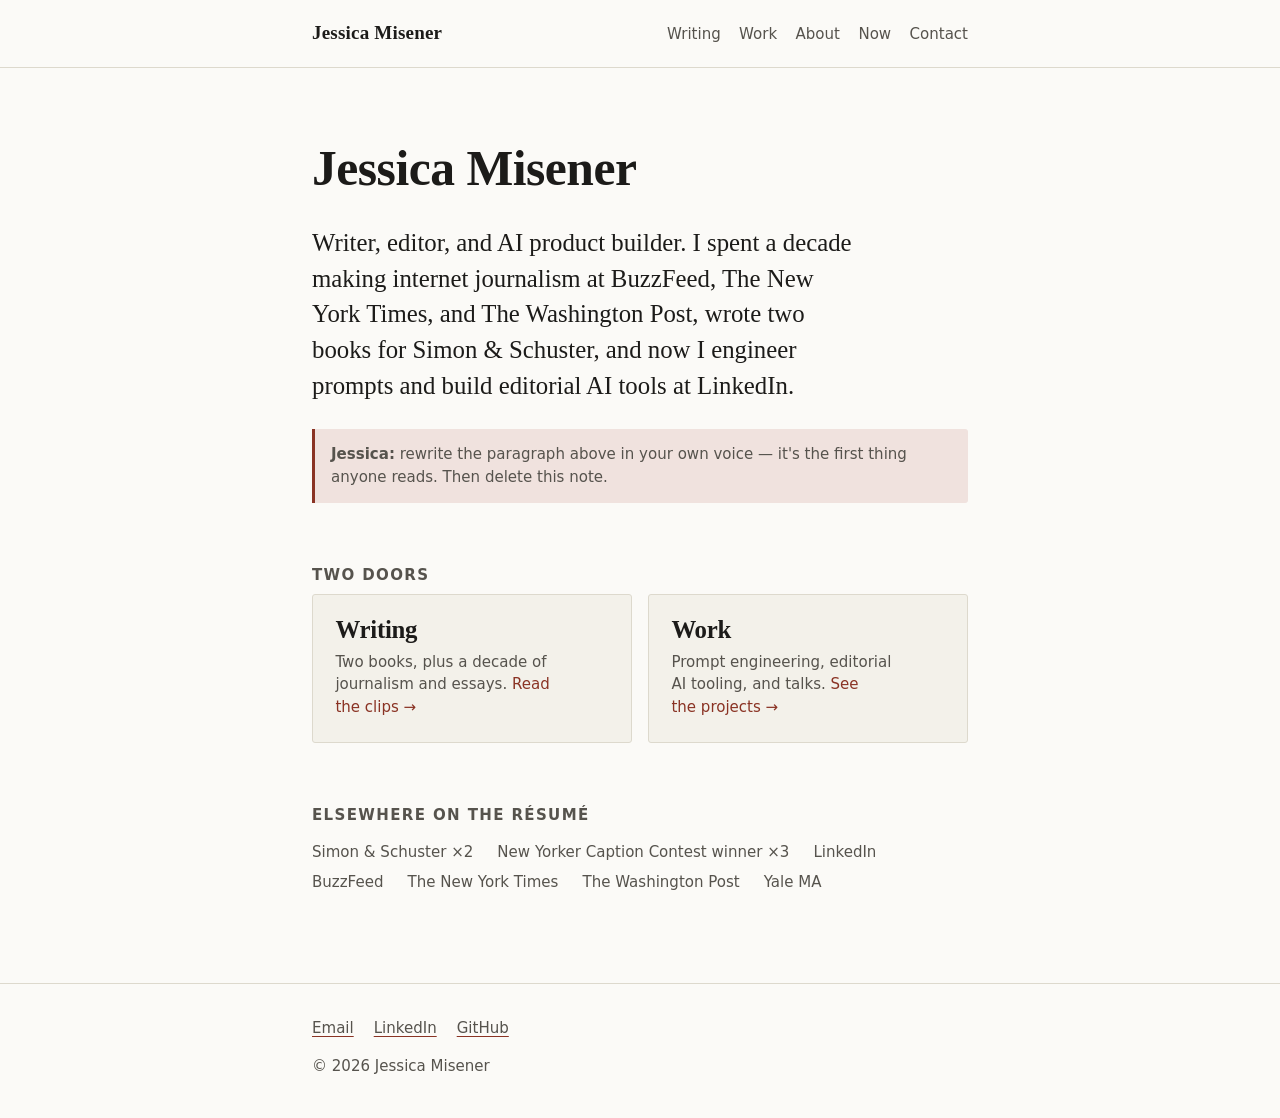
==== index.html @ fae8f358 "Rebuild jessicamisener.com as a static HTML/CSS site Replaces the Squarespace site with plain HTML a" ====
<!doctype html>
<html lang="en">
  <head>
    <meta charset="utf-8" />
    <meta name="viewport" content="width=device-width, initial-scale=1" />
    <title>Jessica Misener — Writer, editor, AI product builder</title>
    <meta
      name="description"
      content="Jessica Misener is a writer, editor, and AI product builder in Ann Arbor, Michigan — author of two books and senior editorial prompt engineer at LinkedIn."
    />
    <link rel="canonical" href="https://jessicamisener.com/" />
    <link rel="stylesheet" href="/assets/styles.css" />
    <link rel="icon" href="/assets/favicon.svg" type="image/svg+xml" />

    <meta property="og:type" content="website" />
    <meta property="og:site_name" content="Jessica Misener" />
    <meta
      property="og:title"
      content="Jessica Misener — Writer, editor, AI product builder"
    />
    <meta
      property="og:description"
      content="Jessica Misener is a writer, editor, and AI product builder in Ann Arbor, Michigan — author of two books and senior editorial prompt engineer at LinkedIn."
    />
    <meta property="og:url" content="https://jessicamisener.com/" />
    <meta name="twitter:card" content="summary" />
  </head>
  <body>
    <a class="skip-link" href="#main">Skip to content</a>

    <header class="site-header">
      <div class="wrap">
        <a class="site-name" href="/">Jessica Misener</a>
        <nav class="site-nav" aria-label="Primary">
          <ul>
            <li><a href="/writing/">Writing</a></li>
            <li><a href="/work/">Work</a></li>
            <li><a href="/about/">About</a></li>
            <li><a href="/now/">Now</a></li>
            <li><a href="/contact/">Contact</a></li>
          </ul>
        </nav>
      </div>
    </header>

    <main id="main">
      <section class="wrap flow">
        <h1>Jessica Misener</h1>
        <p class="lede">
          Writer, editor, and AI product builder. I spent a decade making
          internet journalism at BuzzFeed, The New York Times, and The
          Washington Post, wrote two books for Simon &amp; Schuster, and now I
          engineer prompts and build editorial AI tools at LinkedIn.
        </p>
        <p class="todo">
          <strong>Jessica:</strong> rewrite the paragraph above in your own
          voice — it's the first thing anyone reads. Then delete this note.
        </p>
      </section>

      <section class="wrap">
        <h2 class="kicker">Two doors</h2>
        <div class="doors">
          <a class="door" href="/writing/">
            <h2>Writing</h2>
            <p>
              Two books, plus a decade of journalism and essays.
              <span class="door-cue">Read the clips&nbsp;&rarr;</span>
            </p>
          </a>
          <a class="door" href="/work/">
            <h2>Work</h2>
            <p>
              Prompt engineering, editorial AI tooling, and talks.
              <span class="door-cue">See the projects&nbsp;&rarr;</span>
            </p>
          </a>
        </div>
      </section>

      <section class="wrap">
        <h2 class="kicker">Elsewhere on the résumé</h2>
        <p class="proof">
          <span>Simon &amp; Schuster &times;2</span>
          <span>New Yorker Caption Contest winner &times;3</span>
          <span>LinkedIn</span>
          <span>BuzzFeed</span>
          <span>The New York Times</span>
          <span>The Washington Post</span>
          <span>Yale MA</span>
        </p>
      </section>
    </main>

    <footer class="site-footer">
      <div class="wrap">
        <ul>
          <li><a href="mailto:hello@jessicamisener.com">Email</a></li>
          <li>
            <a
              href="https://www.linkedin.com/in/jessicamisener/"
              rel="me noopener"
              >LinkedIn</a
            >
          </li>
          <li>
            <a href="https://github.com/jmisener123" rel="me noopener">GitHub</a>
          </li>
        </ul>
        <p>&copy; 2026 Jessica Misener</p>
      </div>
    </footer>
  </body>
</html>
---- assets/styles.css ----
/* ---------------------------------------------------------------
   jessicamisener.com
   Design tokens. Change colors/type here, not in the pages.
   --------------------------------------------------------------- */

:root {
  /* Type. System fonts only — nothing to download, nothing to break.
     To self-host a display face later, drop the files in /assets/fonts/,
     add an @font-face block below, and change --font-display. */
  --font-display: "Iowan Old Style", "Palatino Linotype", Palatino, Georgia,
    "Times New Roman", serif;
  --font-body: "Iowan Old Style", "Palatino Linotype", Palatino, Georgia,
    "Times New Roman", serif;
  --font-ui: ui-sans-serif, system-ui, -apple-system, "Segoe UI", Roboto,
    "Helvetica Neue", Arial, sans-serif;

  --step--1: clamp(0.86rem, 0.83rem + 0.15vw, 0.94rem);
  --step-0: clamp(1.05rem, 1rem + 0.25vw, 1.19rem);
  --step-1: clamp(1.28rem, 1.18rem + 0.5vw, 1.55rem);
  --step-2: clamp(1.6rem, 1.4rem + 1vw, 2.15rem);
  --step-3: clamp(2rem, 1.6rem + 2vw, 3.1rem);

  /* Color */
  --bg: #fbfaf7;
  --surface: #f3f1ea;
  --text: #1c1b19;
  --text-soft: #56534d;
  --rule: #ddd9cd;
  --accent: #8a3324; /* burnt sienna */
  --accent-soft: #f0e2de;

  /* Space */
  --measure: 34rem;
  --page-max: 46rem;
  --gutter: clamp(1.25rem, 5vw, 2.5rem);
  --flow: 1.1em;
}

@media (prefers-color-scheme: dark) {
  :root {
    --bg: #161513;
    --surface: #201f1c;
    --text: #ece9e2;
    --text-soft: #a8a49b;
    --rule: #35332e;
    --accent: #e8917c;
    --accent-soft: #2e2320;
  }
}

/* ---------------------------------------------------------------
   Reset-ish
   --------------------------------------------------------------- */

*,
*::before,
*::after {
  box-sizing: border-box;
}

html {
  -webkit-text-size-adjust: 100%;
}

body {
  margin: 0;
  background: var(--bg);
  color: var(--text);
  font-family: var(--font-body);
  font-size: var(--step-0);
  line-height: 1.6;
  text-rendering: optimizeLegibility;
  -webkit-font-smoothing: antialiased;
}

img {
  max-width: 100%;
  height: auto;
  display: block;
}

/* Vertical rhythm: space between siblings, no orphan margins. */
.flow > * + * {
  margin-top: var(--flow);
}

/* ---------------------------------------------------------------
   Links & focus
   --------------------------------------------------------------- */

a {
  color: inherit;
  text-decoration-color: var(--accent);
  text-underline-offset: 0.18em;
  text-decoration-thickness: 0.06em;
  transition: color 0.12s ease, background-color 0.12s ease;
}

a:hover {
  color: var(--accent);
}

:focus-visible {
  outline: 2px solid var(--accent);
  outline-offset: 3px;
  border-radius: 2px;
}

.skip-link {
  position: absolute;
  left: -9999px;
  top: 0;
  background: var(--accent);
  color: #fff;
  padding: 0.6rem 1rem;
  font-family: var(--font-ui);
  font-size: var(--step--1);
  z-index: 10;
}

.skip-link:focus {
  left: 0;
  color: #fff;
}

/* ---------------------------------------------------------------
   Layout
   --------------------------------------------------------------- */

.wrap {
  width: 100%;
  max-width: var(--page-max);
  margin-inline: auto;
  padding-inline: var(--gutter);
}

main {
  padding-block: clamp(2.5rem, 7vw, 4.5rem);
}

main > * + * {
  margin-top: clamp(2.5rem, 6vw, 4rem);
}

/* ---------------------------------------------------------------
   Header / nav
   --------------------------------------------------------------- */

.site-header {
  border-bottom: 1px solid var(--rule);
  padding-block: 1.15rem;
}

.site-header .wrap {
  display: flex;
  flex-wrap: wrap;
  align-items: baseline;
  justify-content: space-between;
  gap: 0.4rem 1.5rem;
}

.site-name {
  font-family: var(--font-display);
  font-size: var(--step-0);
  font-weight: 600;
  letter-spacing: 0.01em;
  text-decoration: none;
}

.site-nav ul {
  display: flex;
  flex-wrap: wrap;
  gap: 0.35rem 1.15rem;
  margin: 0;
  padding: 0;
  list-style: none;
  font-family: var(--font-ui);
  font-size: var(--step--1);
}

.site-nav a {
  text-decoration: none;
  color: var(--text-soft);
  padding-block: 0.15rem;
}

.site-nav a:hover {
  color: var(--accent);
}

.site-nav a[aria-current="page"] {
  color: var(--text);
  box-shadow: inset 0 -2px 0 0 var(--accent);
}

/* ---------------------------------------------------------------
   Headings & prose
   --------------------------------------------------------------- */

h1,
h2,
h3 {
  font-family: var(--font-display);
  line-height: 1.15;
  font-weight: 600;
  letter-spacing: -0.01em;
  margin: 0;
  text-wrap: balance;
}

h1 {
  font-size: var(--step-3);
}

h2 {
  font-size: var(--step-2);
}

h3 {
  font-size: var(--step-1);
}

p,
li {
  max-width: var(--measure);
  text-wrap: pretty;
}

.lede {
  font-size: var(--step-1);
  line-height: 1.45;
  color: var(--text);
}

.muted {
  color: var(--text-soft);
}

.kicker {
  font-family: var(--font-ui);
  font-size: var(--step--1);
  letter-spacing: 0.09em;
  text-transform: uppercase;
  color: var(--text-soft);
  margin: 0 0 0.6rem;
}

.section-rule {
  border: 0;
  border-top: 1px solid var(--rule);
  margin-block: 0;
}

/* ---------------------------------------------------------------
   Home: the two doors
   --------------------------------------------------------------- */

.doors {
  display: grid;
  gap: 1rem;
  grid-template-columns: 1fr;
}

@media (min-width: 40rem) {
  .doors {
    grid-template-columns: 1fr 1fr;
  }
}

.door {
  display: block;
  padding: 1.35rem 1.4rem 1.5rem;
  background: var(--surface);
  border: 1px solid var(--rule);
  border-radius: 3px;
  text-decoration: none;
}

.door:hover {
  border-color: var(--accent);
  background: var(--accent-soft);
}

.door h2 {
  font-size: var(--step-1);
  margin-bottom: 0.35rem;
}

.door p {
  margin: 0;
  color: var(--text-soft);
  font-size: var(--step--1);
  font-family: var(--font-ui);
  line-height: 1.5;
  max-width: none;
}

.door .door-cue {
  color: var(--accent);
}

/* Proof points. Flex gaps rather than interpunct separators, so a wrapped
   line never begins with an orphaned "·". */
.proof {
  display: flex;
  flex-wrap: wrap;
  gap: 0.3rem 1.5rem;
  font-family: var(--font-ui);
  font-size: var(--step--1);
  color: var(--text-soft);
  line-height: 1.7;
  max-width: none;
}

.proof span {
  white-space: nowrap;
}

/* ---------------------------------------------------------------
   Lists of things: clips, books, projects
   --------------------------------------------------------------- */

.entry-list {
  list-style: none;
  margin: 0;
  padding: 0;
}

.entry-list > li {
  max-width: none;
  padding-block: 1.35rem;
  border-top: 1px solid var(--rule);
}

.entry-list > li:first-child {
  border-top: 0;
  padding-top: 0.4rem;
}

.entry-title {
  font-family: var(--font-display);
  font-size: var(--step-1);
  line-height: 1.25;
  margin: 0 0 0.3rem;
  font-weight: 600;
}

.entry-meta {
  font-family: var(--font-ui);
  font-size: var(--step--1);
  color: var(--text-soft);
  margin: 0 0 0.45rem;
}

.entry-meta .outlet {
  color: var(--text);
}

.entry-list p {
  margin: 0;
}

.entry-list .blurb {
  color: var(--text-soft);
  font-size: var(--step--1);
  line-height: 1.6;
  font-family: var(--font-ui);
}

/* Books */
.book {
  display: grid;
  gap: 1.1rem 1.8rem;
  grid-template-columns: 1fr;
  align-items: start;
  padding-block: 2rem;
  border-top: 1px solid var(--rule);
}

.book:first-of-type {
  border-top: 0;
  padding-top: 0.4rem;
}

@media (min-width: 34rem) {
  .book {
    grid-template-columns: 11rem 1fr;
  }
}

.book-cover {
  width: 100%;
  max-width: 11rem;
  border: 1px solid var(--rule);
  border-radius: 2px;
  background: var(--surface);
}

.book-cover.placeholder {
  aspect-ratio: 2 / 3;
  display: grid;
  place-items: center;
  font-family: var(--font-ui);
  font-size: var(--step--1);
  color: var(--text-soft);
  text-align: center;
  padding: 1rem;
}

/* Projects */
.cards {
  display: grid;
  gap: 1rem;
  grid-template-columns: 1fr;
  list-style: none;
  margin: 0;
  padding: 0;
}

@media (min-width: 44rem) {
  .cards {
    grid-template-columns: repeat(2, 1fr);
  }
}

.card {
  display: flex;
  flex-direction: column;
  gap: 0.5rem;
  padding: 1.35rem 1.4rem;
  background: var(--surface);
  border: 1px solid var(--rule);
  border-radius: 3px;
  max-width: none;
}

.card h3 {
  margin: 0;
}

.card p {
  margin: 0;
  max-width: none;
  font-size: var(--step--1);
  font-family: var(--font-ui);
  line-height: 1.55;
  color: var(--text-soft);
}

.card .role {
  font-family: var(--font-ui);
  font-size: var(--step--1);
  color: var(--accent);
}

.tags {
  display: flex;
  flex-wrap: wrap;
  gap: 0.35rem;
  list-style: none;
  margin: 0.15rem 0 0;
  padding: 0;
}

.tags li {
  font-family: var(--font-ui);
  font-size: 0.78rem;
  letter-spacing: 0.03em;
  color: var(--text-soft);
  border: 1px solid var(--rule);
  border-radius: 100px;
  padding: 0.12rem 0.55rem;
  max-width: none;
}

.card-links {
  margin-top: auto;
  padding-top: 0.35rem;
  font-family: var(--font-ui);
  font-size: var(--step--1);
}

.card-links a + a {
  margin-left: 0.9rem;
}

/* ---------------------------------------------------------------
   Clip filter (the site's only JS; works fine without it)
   --------------------------------------------------------------- */

.filter {
  display: flex;
  flex-wrap: wrap;
  align-items: center;
  gap: 0.5rem;
  margin-bottom: 0.6rem;
  font-family: var(--font-ui);
  font-size: var(--step--1);
}

.filter label {
  color: var(--text-soft);
}

.filter select {
  font: inherit;
  font-family: var(--font-ui);
  color: var(--text);
  background: var(--surface);
  border: 1px solid var(--rule);
  border-radius: 3px;
  padding: 0.35rem 0.5rem;
}

[hidden] {
  display: none !important;
}

/* ---------------------------------------------------------------
   Placeholder callout — delete these blocks as real content lands
   --------------------------------------------------------------- */

.todo {
  font-family: var(--font-ui);
  font-size: var(--step--1);
  line-height: 1.55;
  color: var(--text-soft);
  background: var(--accent-soft);
  border-left: 3px solid var(--accent);
  border-radius: 0 3px 3px 0;
  padding: 0.85rem 1rem;
  max-width: none;
}

/* ---------------------------------------------------------------
   Footer
   --------------------------------------------------------------- */

.site-footer {
  border-top: 1px solid var(--rule);
  padding-block: 2rem 2.5rem;
  font-family: var(--font-ui);
  font-size: var(--step--1);
  color: var(--text-soft);
}

.site-footer ul {
  display: flex;
  flex-wrap: wrap;
  gap: 0.4rem 1.25rem;
  margin: 0 0 0.9rem;
  padding: 0;
  list-style: none;
}

.site-footer p {
  margin: 0;
  max-width: none;
}

@media (prefers-reduced-motion: reduce) {
  * {
    transition: none !important;
    animation: none !important;
  }
}
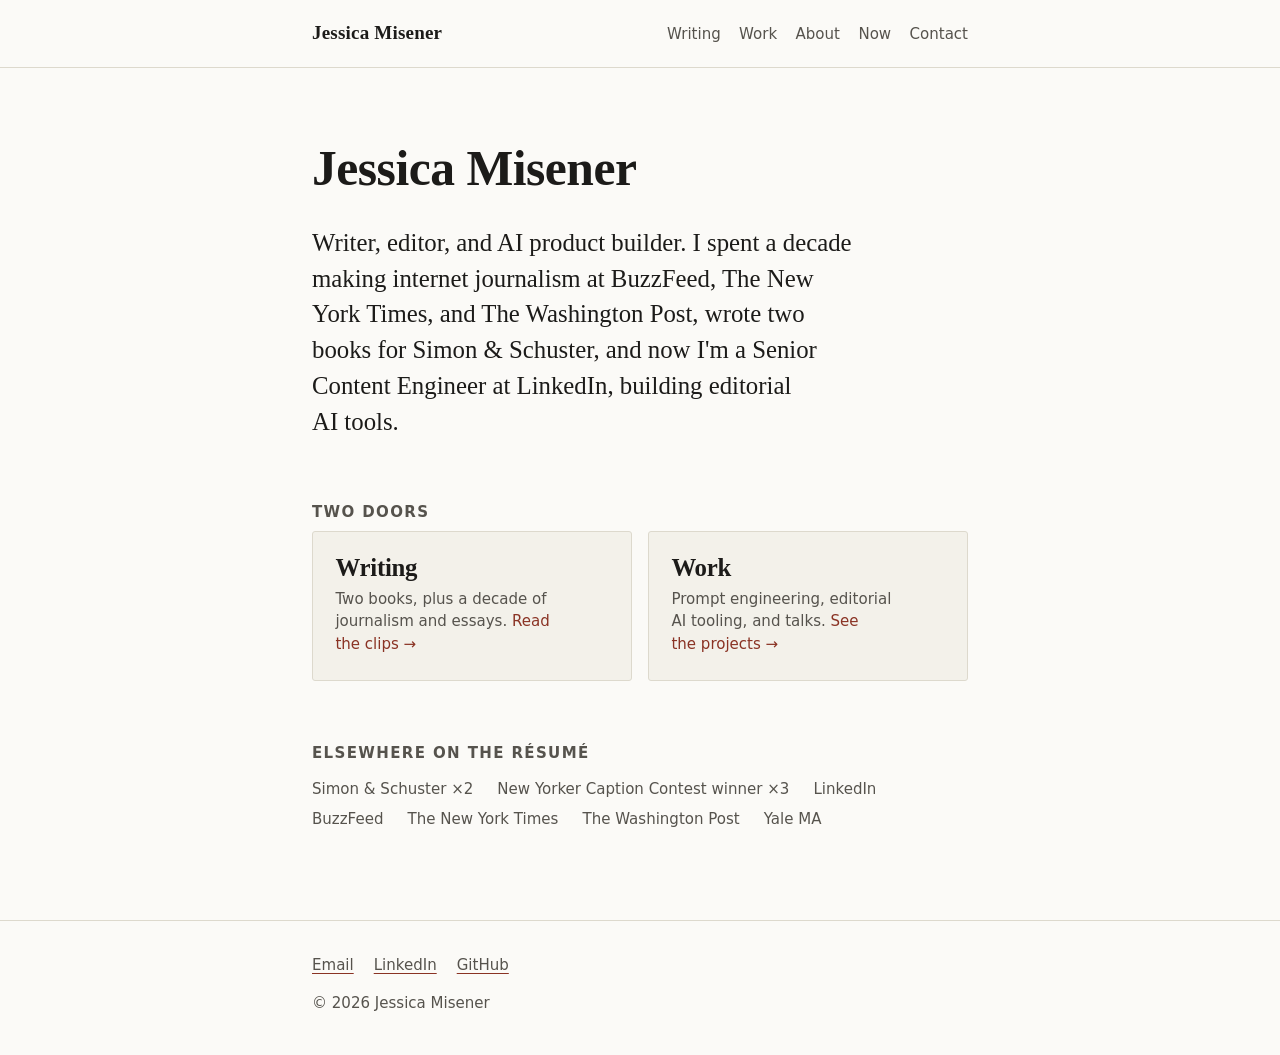
==== commit 8c57d91c: "Update title to Senior Content Engineer Replaces "senior editorial prompt engineer" everywhere it ap" ====
--- a/index.html
+++ b/index.html
@@ -6,7 +6,7 @@
     <title>Jessica Misener — Writer, editor, AI product builder</title>
     <meta
       name="description"
-      content="Jessica Misener is a writer, editor, and AI product builder in Ann Arbor, Michigan — author of two books and senior editorial prompt engineer at LinkedIn."
+      content="Jessica Misener is a writer, editor, and AI product builder in Ann Arbor, Michigan — author of two books and Senior Content Engineer at LinkedIn."
     />
     <link rel="canonical" href="https://jessicamisener.com/" />
     <link rel="stylesheet" href="/assets/styles.css" />
@@ -20,7 +20,7 @@
     />
     <meta
       property="og:description"
-      content="Jessica Misener is a writer, editor, and AI product builder in Ann Arbor, Michigan — author of two books and senior editorial prompt engineer at LinkedIn."
+      content="Jessica Misener is a writer, editor, and AI product builder in Ann Arbor, Michigan — author of two books and Senior Content Engineer at LinkedIn."
     />
     <meta property="og:url" content="https://jessicamisener.com/" />
     <meta name="twitter:card" content="summary" />
@@ -49,12 +49,8 @@
         <p class="lede">
           Writer, editor, and AI product builder. I spent a decade making
           internet journalism at BuzzFeed, The New York Times, and The
-          Washington Post, wrote two books for Simon &amp; Schuster, and now I
-          engineer prompts and build editorial AI tools at LinkedIn.
-        </p>
-        <p class="todo">
-          <strong>Jessica:</strong> rewrite the paragraph above in your own
-          voice — it's the first thing anyone reads. Then delete this note.
+          Washington Post, wrote two books for Simon &amp; Schuster, and now I'm
+          a Senior Content Engineer at LinkedIn, building editorial AI tools.
         </p>
       </section>
 
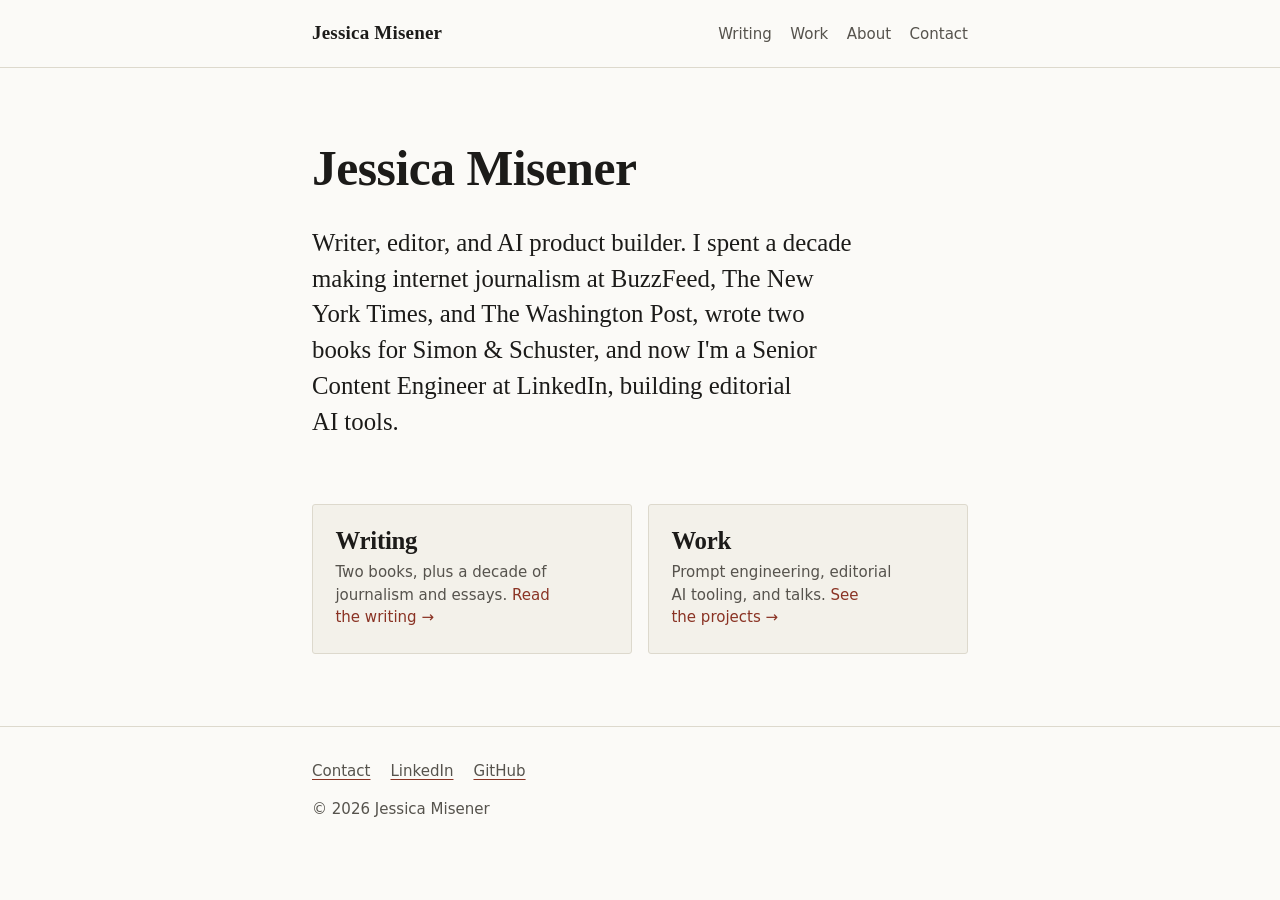
==== commit 37023349: "Strip site to a launch-ready barebones version Replace placeholder content with real copy recovered " ====
--- a/index.html
+++ b/index.html
@@ -36,7 +36,6 @@
             <li><a href="/writing/">Writing</a></li>
             <li><a href="/work/">Work</a></li>
             <li><a href="/about/">About</a></li>
-            <li><a href="/now/">Now</a></li>
             <li><a href="/contact/">Contact</a></li>
           </ul>
         </nav>
@@ -55,13 +54,12 @@
       </section>
 
       <section class="wrap">
-        <h2 class="kicker">Two doors</h2>
         <div class="doors">
           <a class="door" href="/writing/">
             <h2>Writing</h2>
             <p>
               Two books, plus a decade of journalism and essays.
-              <span class="door-cue">Read the clips&nbsp;&rarr;</span>
+              <span class="door-cue">Read the writing&nbsp;&rarr;</span>
             </p>
           </a>
           <a class="door" href="/work/">
@@ -73,25 +71,12 @@
           </a>
         </div>
       </section>
-
-      <section class="wrap">
-        <h2 class="kicker">Elsewhere on the résumé</h2>
-        <p class="proof">
-          <span>Simon &amp; Schuster &times;2</span>
-          <span>New Yorker Caption Contest winner &times;3</span>
-          <span>LinkedIn</span>
-          <span>BuzzFeed</span>
-          <span>The New York Times</span>
-          <span>The Washington Post</span>
-          <span>Yale MA</span>
-        </p>
-      </section>
     </main>
 
     <footer class="site-footer">
       <div class="wrap">
         <ul>
-          <li><a href="mailto:hello@jessicamisener.com">Email</a></li>
+          <li><a href="/contact/">Contact</a></li>
           <li>
             <a
               href="https://www.linkedin.com/in/jessicamisener/"
--- a/assets/styles.css
+++ b/assets/styles.css
@@ -299,23 +299,6 @@
   color: var(--accent);
 }
 
-/* Proof points. Flex gaps rather than interpunct separators, so a wrapped
-   line never begins with an orphaned "·". */
-.proof {
-  display: flex;
-  flex-wrap: wrap;
-  gap: 0.3rem 1.5rem;
-  font-family: var(--font-ui);
-  font-size: var(--step--1);
-  color: var(--text-soft);
-  line-height: 1.7;
-  max-width: none;
-}
-
-.proof span {
-  white-space: nowrap;
-}
-
 /* ---------------------------------------------------------------
    Lists of things: clips, books, projects
    --------------------------------------------------------------- */
@@ -365,6 +348,66 @@
   font-size: var(--step--1);
   line-height: 1.6;
   font-family: var(--font-ui);
+}
+
+/* Contact form */
+.contact-form {
+  display: grid;
+  gap: 1rem;
+  max-width: var(--measure);
+  padding: 1.35rem 1.4rem;
+  background: var(--surface);
+  border: 1px solid var(--rule);
+  border-radius: 3px;
+}
+
+.form-field {
+  display: grid;
+  gap: 0.35rem;
+}
+
+.form-field label,
+.contact-form button {
+  font-family: var(--font-ui);
+  font-size: var(--step--1);
+}
+
+.form-field input,
+.form-field textarea {
+  width: 100%;
+  padding: 0.6rem 0.7rem;
+  color: var(--text);
+  background: var(--bg);
+  border: 1px solid var(--rule);
+  border-radius: 3px;
+  font: inherit;
+  line-height: 1.5;
+}
+
+.form-field textarea {
+  resize: vertical;
+}
+
+.form-field input:focus,
+.form-field textarea:focus {
+  border-color: var(--accent);
+  outline: 2px solid var(--accent-soft);
+  outline-offset: 1px;
+}
+
+.contact-form button {
+  justify-self: start;
+  padding: 0.6rem 0.9rem;
+  color: #fff;
+  background: var(--accent);
+  border: 1px solid var(--accent);
+  border-radius: 3px;
+  cursor: pointer;
+}
+
+.contact-form button:hover {
+  color: var(--text);
+  background: var(--accent-soft);
 }
 
 /* Books */
@@ -382,11 +425,9 @@
   padding-top: 0.4rem;
 }
 
-@media (min-width: 34rem) {
-  .book {
-    grid-template-columns: 11rem 1fr;
-  }
-}
+/* Two columns once there's cover art to put in the first one:
+   @media (min-width: 34rem) { .book { grid-template-columns: 11rem 1fr; } }
+   Text-only for now, so a single column is correct. */
 
 .book-cover {
   width: 100%;
@@ -394,17 +435,6 @@
   border: 1px solid var(--rule);
   border-radius: 2px;
   background: var(--surface);
-}
-
-.book-cover.placeholder {
-  aspect-ratio: 2 / 3;
-  display: grid;
-  place-items: center;
-  font-family: var(--font-ui);
-  font-size: var(--step--1);
-  color: var(--text-soft);
-  text-align: center;
-  padding: 1rem;
 }
 
 /* Projects */
@@ -485,32 +515,8 @@
 }
 
 /* ---------------------------------------------------------------
-   Clip filter (the site's only JS; works fine without it)
-   --------------------------------------------------------------- */
-
-.filter {
-  display: flex;
-  flex-wrap: wrap;
-  align-items: center;
-  gap: 0.5rem;
-  margin-bottom: 0.6rem;
-  font-family: var(--font-ui);
-  font-size: var(--step--1);
-}
-
-.filter label {
-  color: var(--text-soft);
-}
-
-.filter select {
-  font: inherit;
-  font-family: var(--font-ui);
-  color: var(--text);
-  background: var(--surface);
-  border: 1px solid var(--rule);
-  border-radius: 3px;
-  padding: 0.35rem 0.5rem;
-}
+   Utilities
+   --------------------------------------------------------------- */
 
 [hidden] {
   display: none !important;
@@ -519,18 +525,6 @@
 /* ---------------------------------------------------------------
    Placeholder callout — delete these blocks as real content lands
    --------------------------------------------------------------- */
-
-.todo {
-  font-family: var(--font-ui);
-  font-size: var(--step--1);
-  line-height: 1.55;
-  color: var(--text-soft);
-  background: var(--accent-soft);
-  border-left: 3px solid var(--accent);
-  border-radius: 0 3px 3px 0;
-  padding: 0.85rem 1rem;
-  max-width: none;
-}
 
 /* ---------------------------------------------------------------
    Footer
